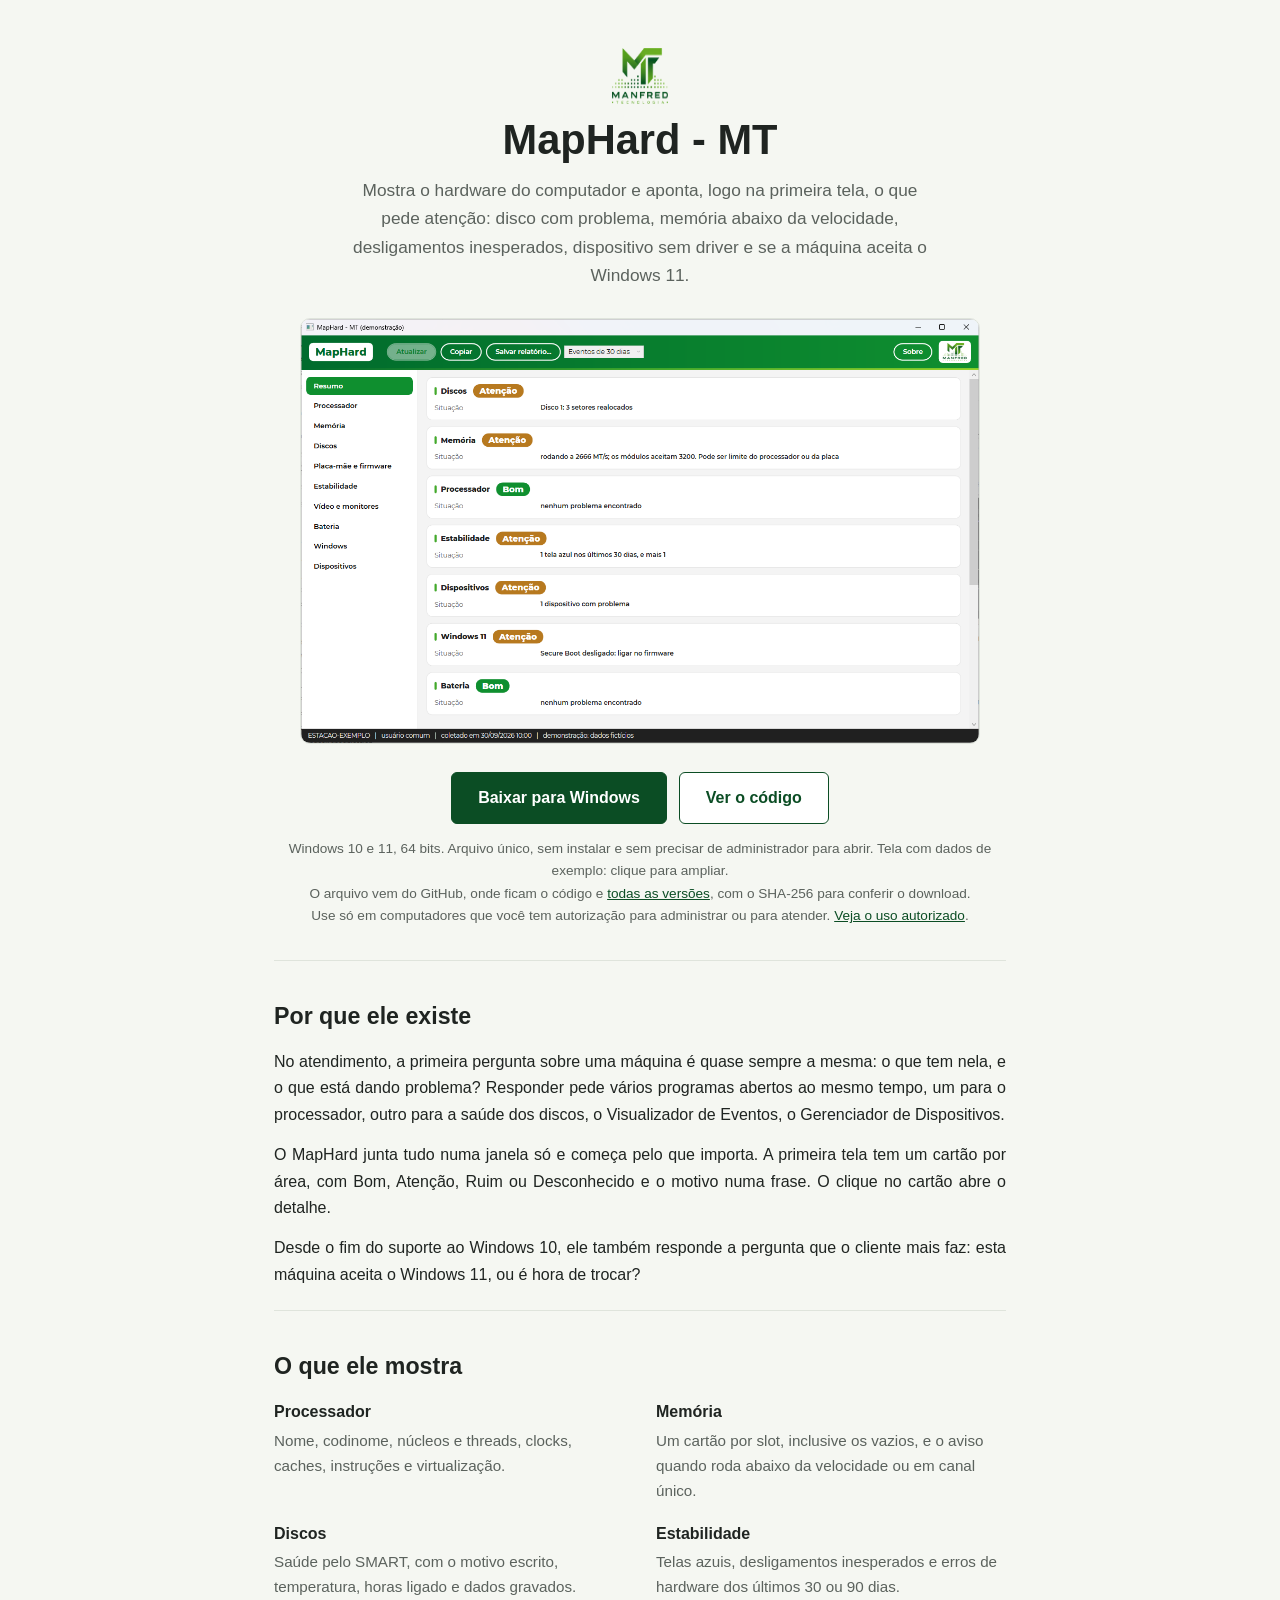
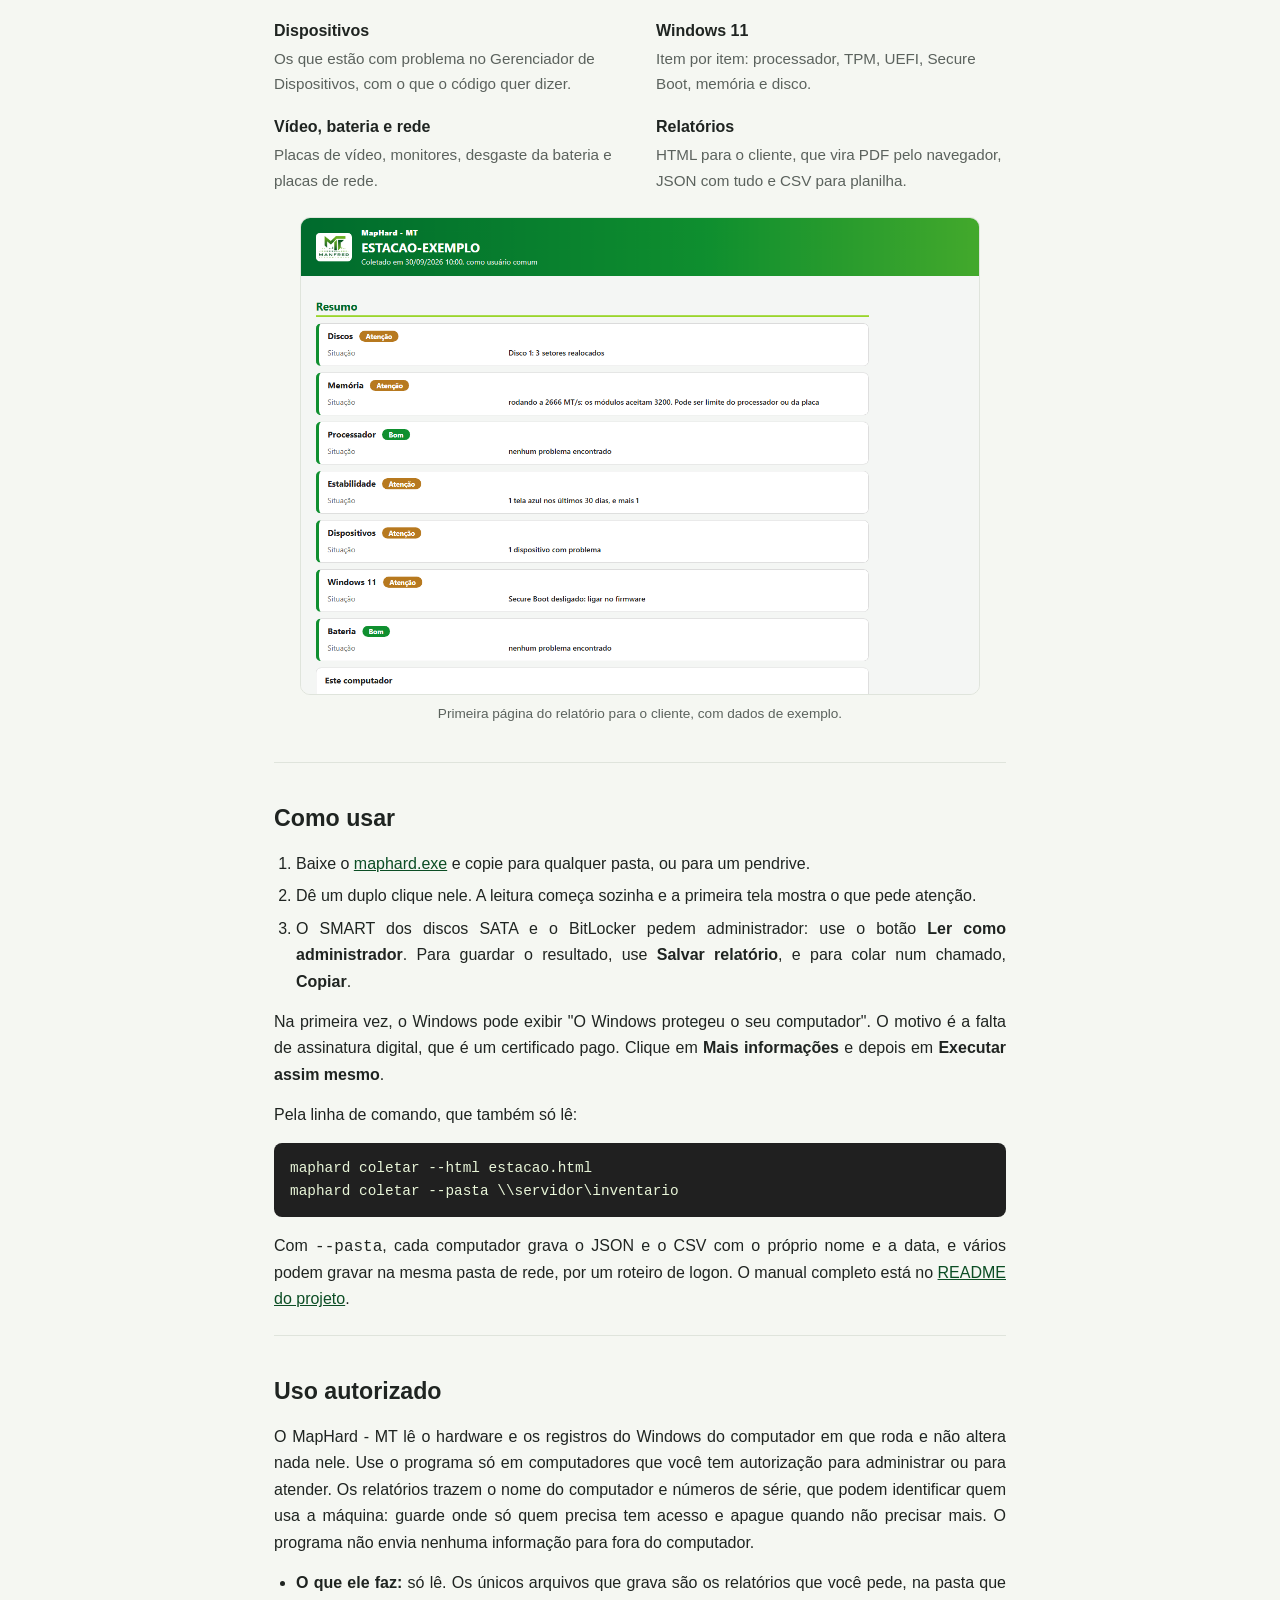
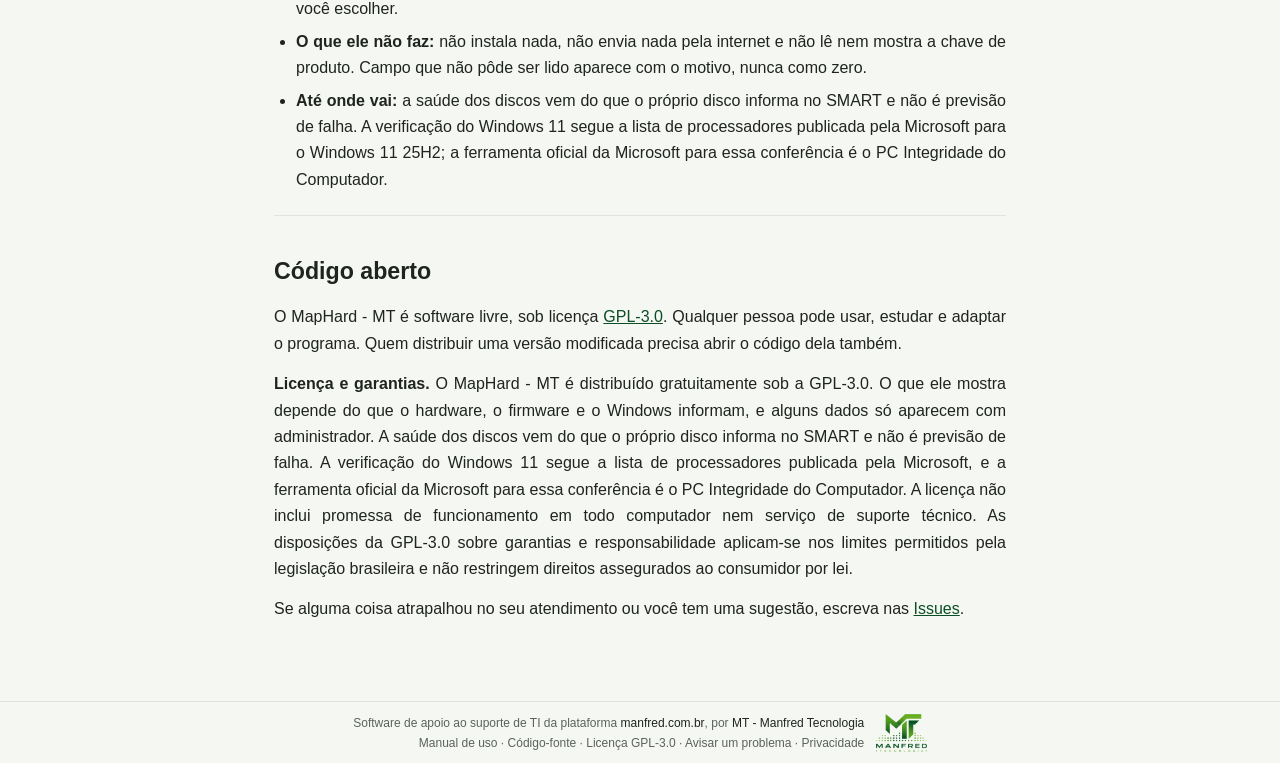
==== public/index.html @ a958d4d8 "Cria a pagina do MapHard e a verificacao juridica dela Tarefa 6 do plano da fatia 7. A pagina em pub" ====
<!DOCTYPE html>
<html lang="pt-BR">
<head>
<meta charset="utf-8">
<meta name="viewport" content="width=device-width, initial-scale=1">
<title>MapHard - MT - o hardware do computador e o que pede atenção</title>
<meta name="description" content="Programa para Windows que mostra o hardware do computador e aponta, na primeira tela, o que pede atenção: disco com problema, memória abaixo da velocidade, desligamentos inesperados, dispositivo sem driver e se a máquina aceita o Windows 11. Só lê, sem instalar. Software livre, da MT - Manfred Tecnologia.">
<link rel="icon" type="image/png" href="imagens/mt-logo.png">
<meta property="og:title" content="MapHard - MT - o hardware do computador e o que pede atenção">
<meta property="og:description" content="Mostra o hardware de estações Windows e o que pede atenção, com relatório para o cliente. Gratuito e de código aberto.">
<meta property="og:type" content="website">
<meta property="og:url" content="https://maphard.manfred.com.br/">
<meta property="og:image" content="https://maphard.manfred.com.br/imagens/janela.png">
<link rel="canonical" href="https://maphard.manfred.com.br/">
<link rel="stylesheet" href="css/site.css">
</head>
<body>

<main>

<header class="topo">
  <img class="topo__simbolo" src="imagens/mt-logo.png" alt="" width="74" height="56">
  <h1>MapHard - MT</h1>
  <p class="topo__frase">Mostra o hardware do computador e aponta, logo na primeira tela, o que pede atenção: disco com problema, memória abaixo da velocidade, desligamentos inesperados, dispositivo sem driver e se a máquina aceita o Windows 11.</p>
  <figure class="tela">
    <a href="imagens/janela.png" aria-label="Ampliar a tela do programa"><img src="imagens/janela.png" width="1280" height="800" alt="Janela do MapHard - MT com os cartões de saúde do Resumo, com dados de exemplo"></a>
  </figure>
  <div class="acoes">
    <a class="btn btn--primario" href="https://github.com/manfredjr/maphard/releases/latest/download/maphard.exe">Baixar para Windows</a>
    <a class="btn btn--secundario" href="https://github.com/manfredjr/maphard">Ver o código</a>
  </div>
  <p class="nota">Windows 10 e 11, 64 bits. Arquivo único, sem instalar e sem precisar de administrador para abrir. Tela com dados de exemplo: clique para ampliar.</p>
  <p class="nota">O arquivo vem do GitHub, onde ficam o código e <a href="https://github.com/manfredjr/maphard/releases">todas as versões</a>, com o SHA-256 para conferir o download.</p>
  <p class="nota">Use só em computadores que você tem autorização para administrar ou para atender. <a href="#uso-autorizado">Veja o uso autorizado</a>.</p>
</header>

<section>
  <h2>Por que ele existe</h2>
  <p>No atendimento, a primeira pergunta sobre uma máquina é quase sempre a mesma: o que tem nela, e o que está dando problema? Responder pede vários programas abertos ao mesmo tempo, um para o processador, outro para a saúde dos discos, o Visualizador de Eventos, o Gerenciador de Dispositivos.</p>
  <p>O MapHard junta tudo numa janela só e começa pelo que importa. A primeira tela tem um cartão por área, com Bom, Atenção, Ruim ou Desconhecido e o motivo numa frase. O clique no cartão abre o detalhe.</p>
  <p>Desde o fim do suporte ao Windows 10, ele também responde a pergunta que o cliente mais faz: esta máquina aceita o Windows 11, ou é hora de trocar?</p>
</section>

<section>
  <h2>O que ele mostra</h2>
  <div class="itens">
    <div><h3>Processador</h3><p>Nome, codinome, núcleos e threads, clocks, caches, instruções e virtualização.</p></div>
    <div><h3>Memória</h3><p>Um cartão por slot, inclusive os vazios, e o aviso quando roda abaixo da velocidade ou em canal único.</p></div>
    <div><h3>Discos</h3><p>Saúde pelo SMART, com o motivo escrito, temperatura, horas ligado e dados gravados.</p></div>
    <div><h3>Estabilidade</h3><p>Telas azuis, desligamentos inesperados e erros de hardware dos últimos 30 ou 90 dias.</p></div>
    <div><h3>Dispositivos</h3><p>Os que estão com problema no Gerenciador de Dispositivos, com o que o código quer dizer.</p></div>
    <div><h3>Windows 11</h3><p>Item por item: processador, TPM, UEFI, Secure Boot, memória e disco.</p></div>
    <div><h3>Vídeo, bateria e rede</h3><p>Placas de vídeo, monitores, desgaste da bateria e placas de rede.</p></div>
    <div><h3>Relatórios</h3><p>HTML para o cliente, que vira PDF pelo navegador, JSON com tudo e CSV para planilha.</p></div>
  </div>
  <figure class="tela">
    <a href="imagens/relatorio.png" aria-label="Ampliar o relatório"><img src="imagens/relatorio.png" width="1280" height="900" alt="Primeira página do relatório do MapHard, com os cartões de saúde, com dados de exemplo"></a>
    <figcaption>Primeira página do relatório para o cliente, com dados de exemplo.</figcaption>
  </figure>
</section>

<section>
  <h2>Como usar</h2>
  <ol>
    <li>Baixe o <a href="https://github.com/manfredjr/maphard/releases/latest/download/maphard.exe">maphard.exe</a> e copie para qualquer pasta, ou para um pendrive.</li>
    <li>Dê um duplo clique nele. A leitura começa sozinha e a primeira tela mostra o que pede atenção.</li>
    <li>O SMART dos discos SATA e o BitLocker pedem administrador: use o botão <strong>Ler como administrador</strong>. Para guardar o resultado, use <strong>Salvar relatório</strong>, e para colar num chamado, <strong>Copiar</strong>.</li>
  </ol>
  <p>Na primeira vez, o Windows pode exibir "O Windows protegeu o seu computador". O motivo é a falta de assinatura digital, que é um certificado pago. Clique em <strong>Mais informações</strong> e depois em <strong>Executar assim mesmo</strong>.</p>
  <p>Pela linha de comando, que também só lê:</p>
  <pre>maphard coletar --html estacao.html
maphard coletar --pasta \\servidor\inventario</pre>
  <p>Com <code>--pasta</code>, cada computador grava o JSON e o CSV com o próprio nome e a data, e vários podem gravar na mesma pasta de rede, por um roteiro de logon. O manual completo está no <a href="https://github.com/manfredjr/maphard#readme">README do projeto</a>.</p>
</section>

<section id="uso-autorizado">
  <h2>Uso autorizado</h2>
  <p>O MapHard - MT lê o hardware e os registros do Windows do computador em que roda e não altera nada nele. Use o programa só em computadores que você tem autorização para administrar ou para atender. Os relatórios trazem o nome do computador e números de série, que podem identificar quem usa a máquina: guarde onde só quem precisa tem acesso e apague quando não precisar mais. O programa não envia nenhuma informação para fora do computador.</p>
  <ul>
    <li><strong>O que ele faz:</strong> só lê. Os únicos arquivos que grava são os relatórios que você pede, na pasta que você escolher.</li>
    <li><strong>O que ele não faz:</strong> não instala nada, não envia nada pela internet e não lê nem mostra a chave de produto. Campo que não pôde ser lido aparece com o motivo, nunca como zero.</li>
    <li><strong>Até onde vai:</strong> a saúde dos discos vem do que o próprio disco informa no SMART e não é previsão de falha. A verificação do Windows 11 segue a lista de processadores publicada pela Microsoft para o Windows 11 25H2; a ferramenta oficial da Microsoft para essa conferência é o PC Integridade do Computador.</li>
  </ul>
</section>

<section>
  <h2>Código aberto</h2>
  <p>O MapHard - MT é software livre, sob licença <a href="https://github.com/manfredjr/maphard/blob/main/LICENSE">GPL-3.0</a>. Qualquer pessoa pode usar, estudar e adaptar o programa. Quem distribuir uma versão modificada precisa abrir o código dela também.</p>
  <p><strong>Licença e garantias.</strong> O MapHard - MT é distribuído gratuitamente sob a GPL-3.0. O que ele mostra depende do que o hardware, o firmware e o Windows informam, e alguns dados só aparecem com administrador. A saúde dos discos vem do que o próprio disco informa no SMART e não é previsão de falha. A verificação do Windows 11 segue a lista de processadores publicada pela Microsoft, e a ferramenta oficial da Microsoft para essa conferência é o PC Integridade do Computador. A licença não inclui promessa de funcionamento em todo computador nem serviço de suporte técnico. As disposições da GPL-3.0 sobre garantias e responsabilidade aplicam-se nos limites permitidos pela legislação brasileira e não restringem direitos assegurados ao consumidor por lei.</p>
  <p>Se alguma coisa atrapalhou no seu atendimento ou você tem uma sugestão, escreva nas <a href="https://github.com/manfredjr/maphard/issues">Issues</a>.</p>
</section>

</main>

<footer class="rodape">
  <div class="rodape__base">
    <div class="rodape__credito">
      <p>Software de apoio ao suporte de TI da plataforma <a href="https://www.manfred.com.br" target="_blank" rel="noopener"><strong>manfred.com.br</strong></a>, por <a href="https://www.manfred.com.br" target="_blank" rel="noopener"><strong>MT - Manfred Tecnologia</strong></a></p>
      <p>
        <a href="https://github.com/manfredjr/maphard#readme">Manual de uso</a> &middot;
        <a href="https://github.com/manfredjr/maphard">Código-fonte</a> &middot;
        <a href="https://github.com/manfredjr/maphard/blob/main/LICENSE">Licença GPL-3.0</a> &middot;
        <a href="https://github.com/manfredjr/maphard/issues">Avisar um problema</a> &middot;
        <a href="privacidade.html">Privacidade</a>
      </p>
    </div>
    <a class="rodape__selo" href="https://www.manfred.com.br" target="_blank" rel="noopener" aria-label="MT - Manfred Tecnologia">
      <img src="imagens/mt-logo.png" alt="MT - Manfred Tecnologia" width="85" height="64" loading="lazy">
    </a>
  </div>
</footer>

</body>
</html>
---- public/css/site.css ----
/* Estilo do site do MapHard - MT, copiado do MapDisk, no mesmo padrão dos outros produtos da MT (MapNet, MapDisk):
   coluna única e estreita, texto curto, superfícies planas. Sem script: a tela amplia por link. */
:root {
  --verde-escuro: #0b4d24;
  --verde: #0F8F2F;
  --verde-claro: #9AD52B;
  --fundo: #f5f7f2;
  --texto: #1f2421;
  --suave: #5b625d;
  --borda: #dfe4dc;
  --grafite: #202020;
  --branco: #ffffff;
}
*, *::before, *::after { box-sizing: border-box; margin: 0; padding: 0; }
body {
  font-family: -apple-system, BlinkMacSystemFont, "Segoe UI", Roboto, Arial, sans-serif;
  font-size: 16px; line-height: 1.65; color: var(--texto); background: var(--fundo);
  display: flex; flex-direction: column; min-height: 100vh;
}
main { flex: 1; width: 100%; max-width: 780px; margin: 0 auto; padding: 0 24px 56px; }
img { max-width: 100%; display: block; height: auto; }
a { color: var(--verde-escuro); }

/* Topo */
.topo { text-align: center; padding: 48px 0 32px; border-bottom: 1px solid var(--borda); }
.topo__simbolo { width: 56px; height: 56px; margin: 0 auto 12px; }
.topo h1 { font-size: 2.6rem; font-weight: 800; line-height: 1.15; margin-bottom: 12px; }
.topo__frase { color: var(--suave); font-size: 1.08rem; max-width: 34em; margin: 0 auto 28px; }
.tela { margin: 0 auto 28px; max-width: 680px; }
.tela a { display: block; cursor: zoom-in; }
.tela img { width: 100%; border-radius: 10px; border: 1px solid var(--borda); }
.tela figcaption { font-size: 0.85rem; color: var(--suave); margin-top: 8px; text-align: center; }
.acoes { display: flex; justify-content: center; flex-wrap: wrap; gap: 12px; margin-bottom: 14px; }
.btn { display: inline-block; padding: 12px 26px; border-radius: 6px; font-weight: 600; text-decoration: none; border: 1px solid var(--verde-escuro); }
.btn--primario { background: var(--verde-escuro); color: var(--branco); }
.btn--primario:hover { background: var(--verde); border-color: var(--verde); }
.btn--secundario { color: var(--verde-escuro); background: var(--branco); }
.btn--secundario:hover { background: var(--fundo); }
.nota { font-size: 0.85rem; color: var(--suave); }

/* Seções */
section { padding: 36px 0 8px; border-bottom: 1px solid var(--borda); }
section:last-of-type { border-bottom: 0; }
h2 { font-size: 1.45rem; font-weight: 700; margin-bottom: 14px; }
section p { margin-bottom: 14px; }
/* Texto corrido justificado, com hifenização pelo idioma da página (lang="pt-BR").
   O topo e o rodapé continuam centralizados. */
section p, section li { text-align: justify; hyphens: auto; -webkit-hyphens: auto; }
section .tela figcaption { text-align: center; }
.itens { display: grid; grid-template-columns: repeat(2, 1fr); gap: 18px 32px; margin-bottom: 24px; }
@media (max-width: 640px) { .itens { grid-template-columns: 1fr; } .topo h1 { font-size: 2.1rem; } }
.itens h3 { font-size: 1rem; font-weight: 700; margin-bottom: 2px; }
.itens p { color: var(--suave); font-size: 0.95rem; margin: 0; text-align: left; }
ol, ul { padding-left: 22px; margin-bottom: 14px; }
li { margin-bottom: 6px; }
pre { background: var(--grafite); color: #e8f5d8; border-radius: 8px; padding: 14px 16px; overflow-x: auto; margin-bottom: 16px; font: 0.9rem/1.6 Consolas, "Courier New", monospace; }

/* Rodapé: fundo da página, linha fina em cima, letra pequena na cor apagada e o logo da MT ao lado */
.rodape { border-top: 1px solid var(--borda); color: var(--suave); }
.rodape a { color: var(--suave); text-decoration: none; }
.rodape a:hover { text-decoration: underline; }
.rodape__base { padding: 12px 16px; font-size: 0.75rem; display: flex; align-items: center; justify-content: center; gap: 12px; flex-wrap: wrap; max-width: 780px; margin: 0 auto; }
.rodape__credito { text-align: right; line-height: 1.5; }
.rodape__credito p + p { margin-top: 2px; }
.rodape__credito strong { color: var(--texto); font-weight: 500; }
/* O logo tem a altura das duas linhas do crédito: 2 x 1.5em mais 2px entre elas. */
.rodape__selo { display: flex; align-items: center; }
.rodape__selo img { height: calc(3em + 2px); width: auto; }
@media (max-width: 600px) { .rodape__credito { text-align: center; } .rodape__selo { order: -1; } }
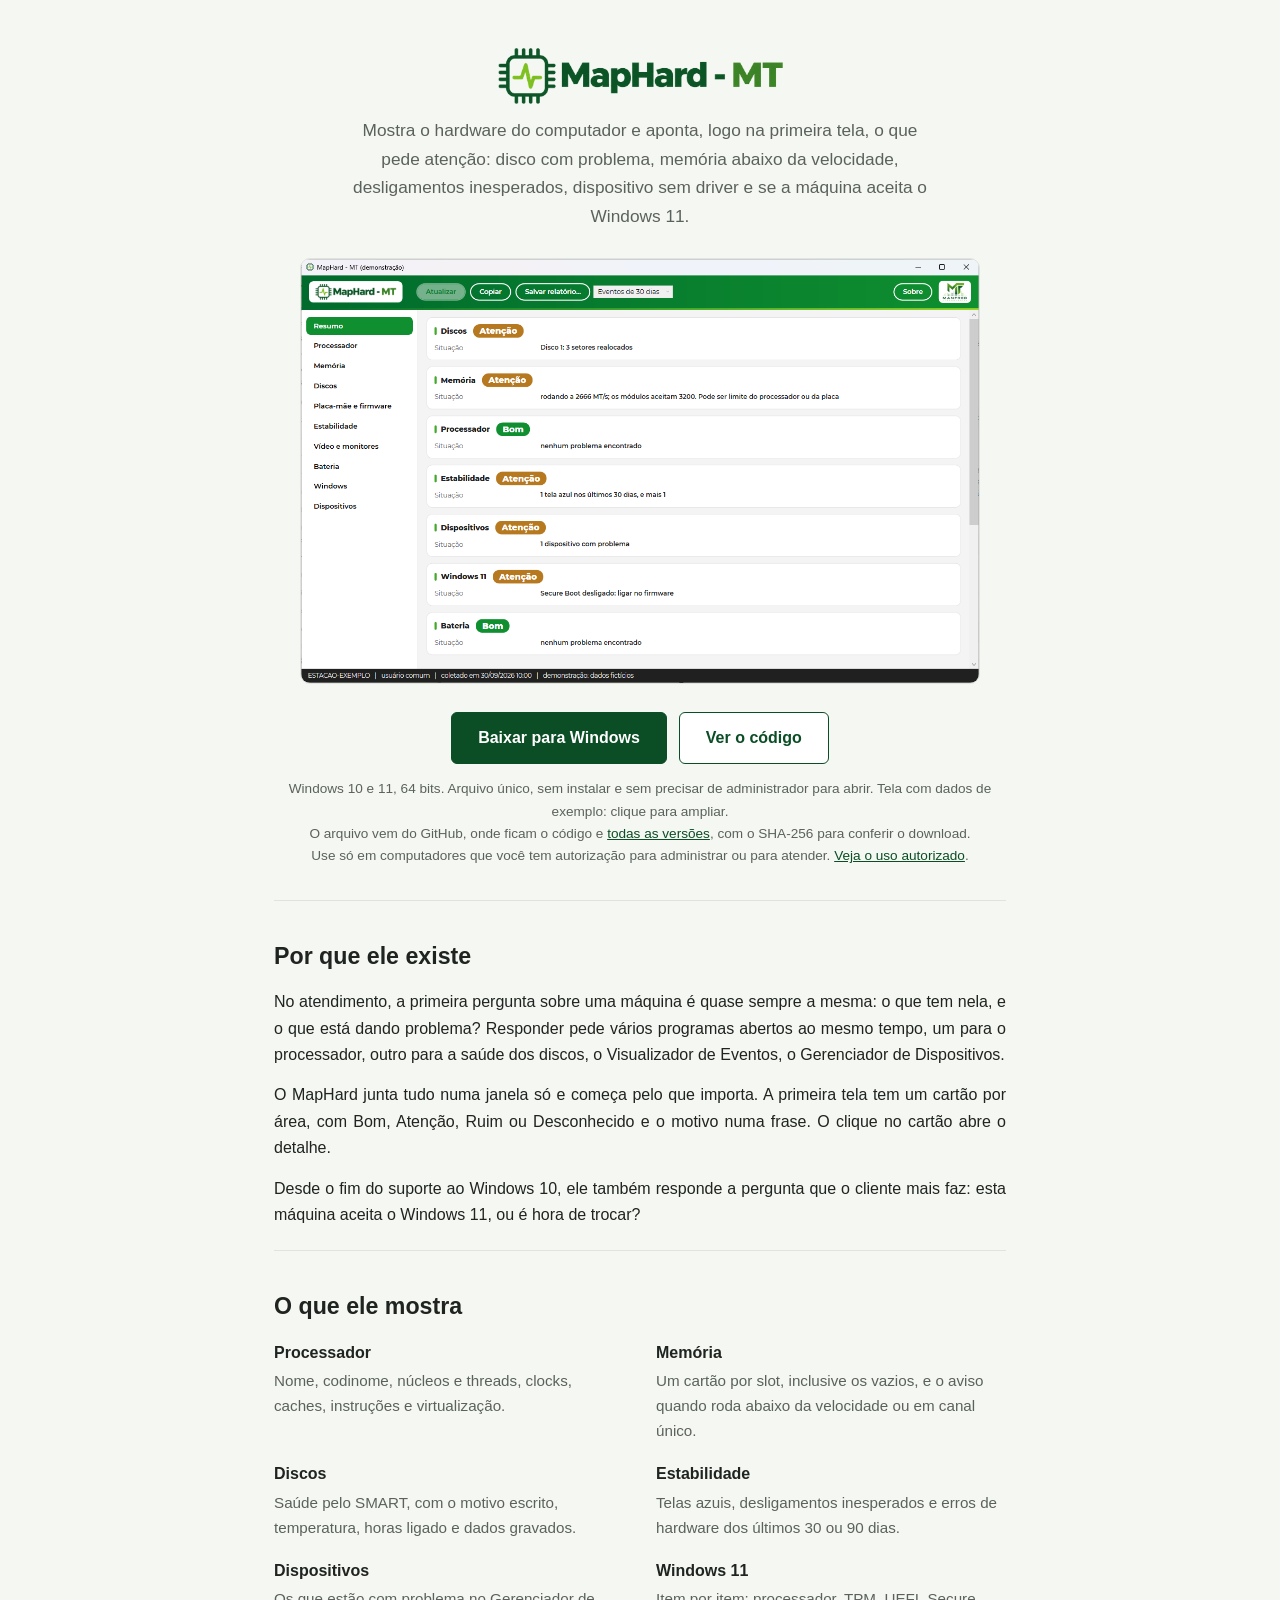
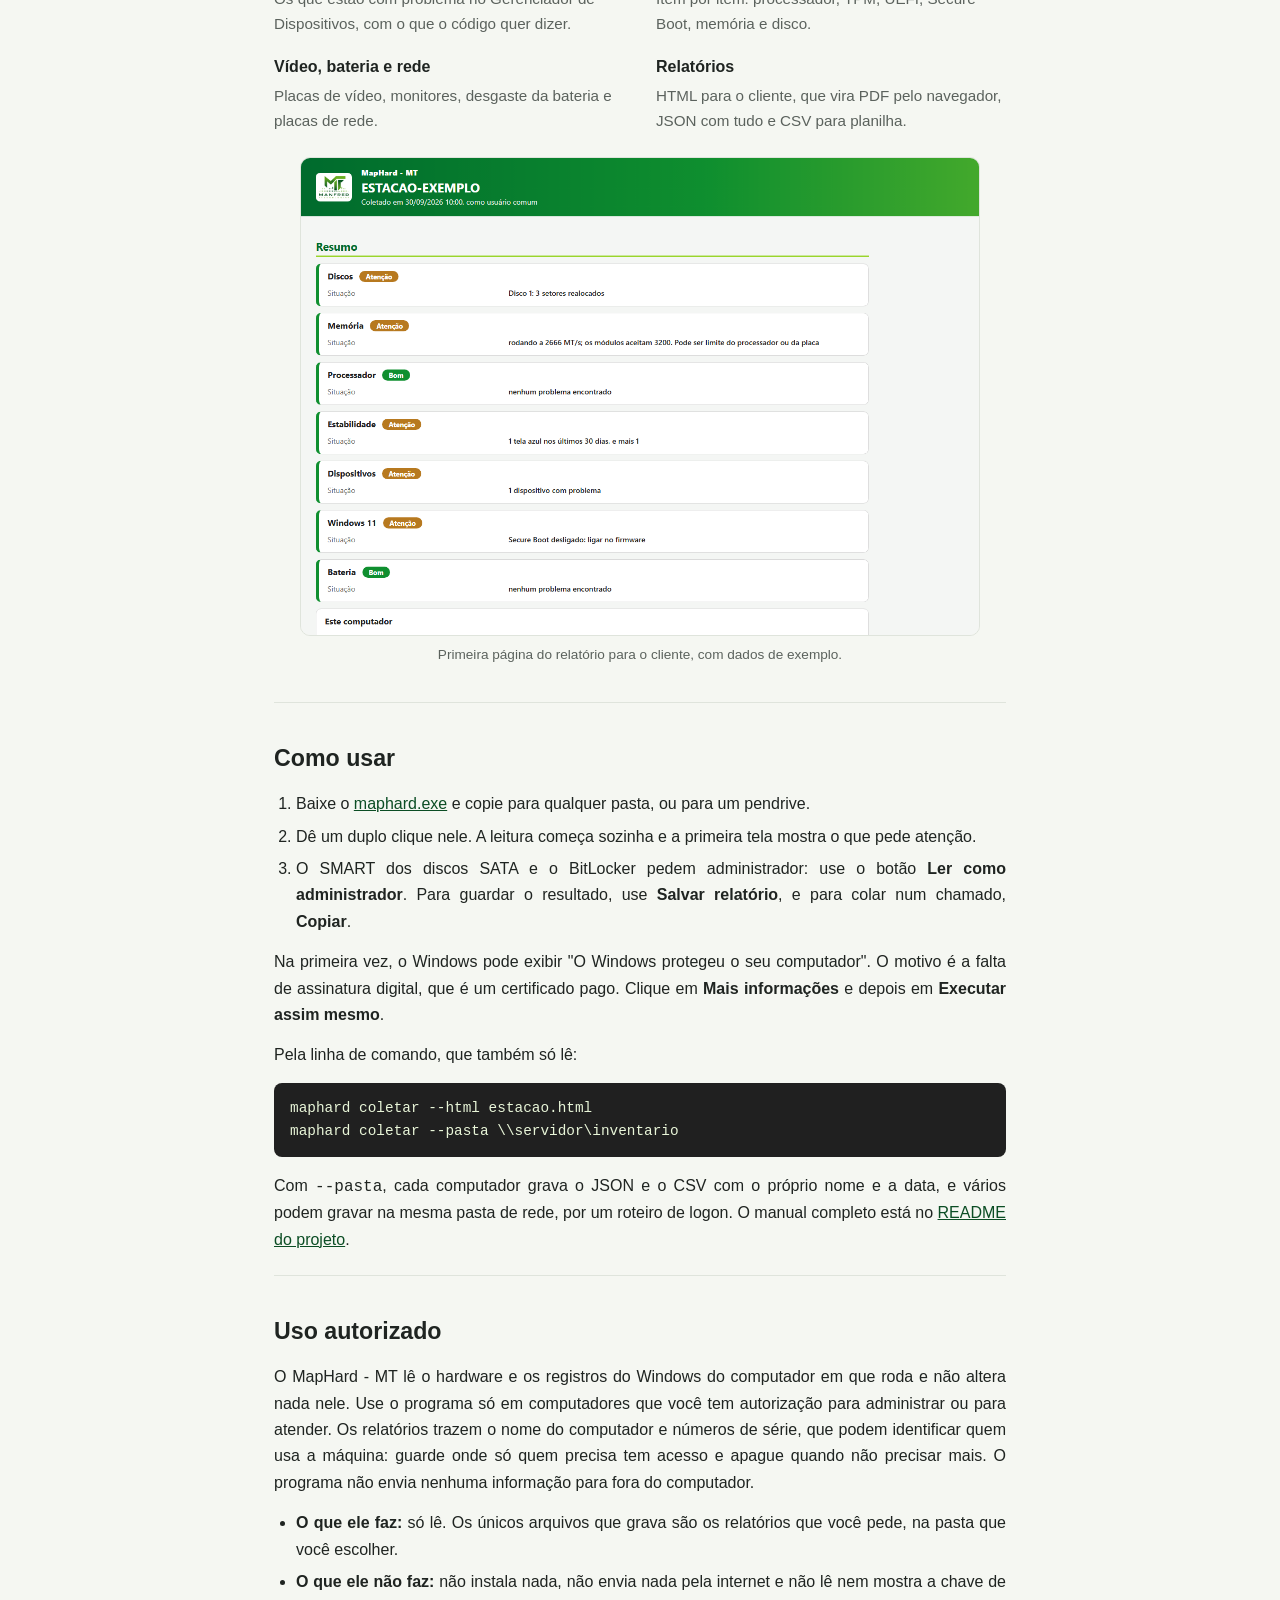
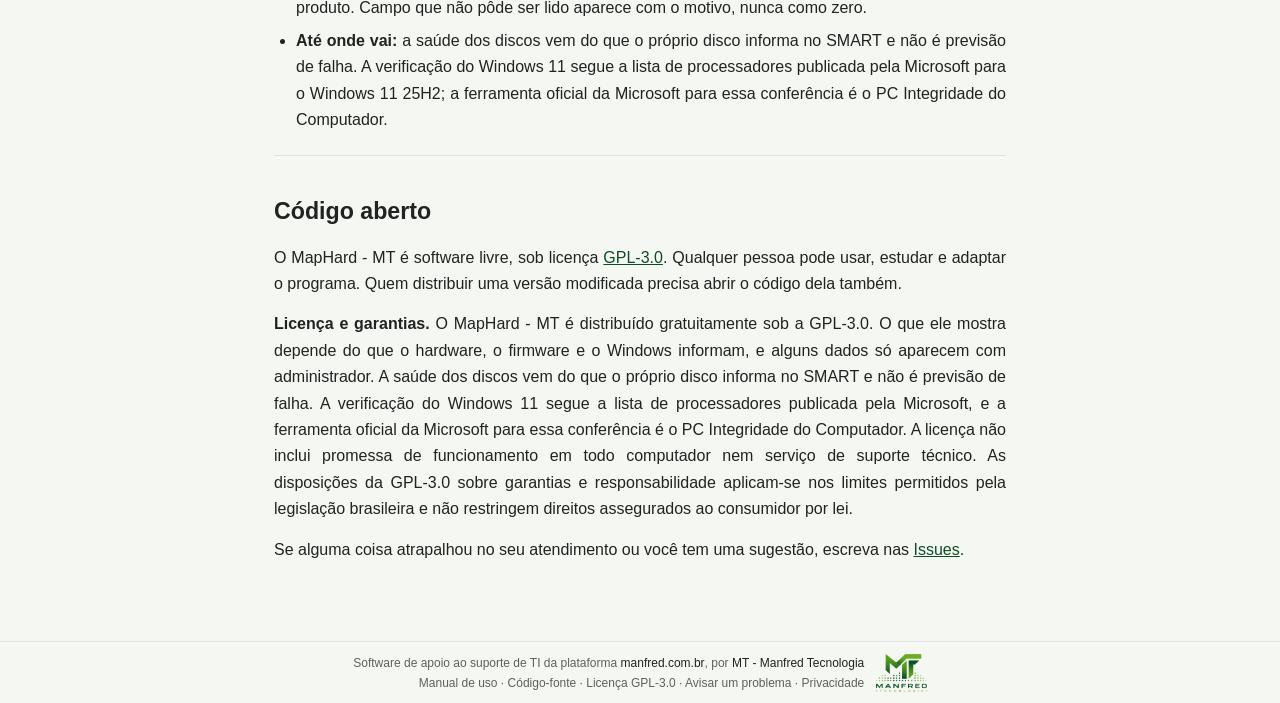
==== commit f59660dd: "Usa o logo do MapHard no programa e na pagina O Manfred entregou o logo do MapHard. O simbolo do chi" ====
--- a/public/index.html
+++ b/public/index.html
@@ -5,7 +5,7 @@
 <meta name="viewport" content="width=device-width, initial-scale=1">
 <title>MapHard - MT - o hardware do computador e o que pede atenção</title>
 <meta name="description" content="Programa para Windows que mostra o hardware do computador e aponta, na primeira tela, o que pede atenção: disco com problema, memória abaixo da velocidade, desligamentos inesperados, dispositivo sem driver e se a máquina aceita o Windows 11. Só lê, sem instalar. Software livre, da MT - Manfred Tecnologia.">
-<link rel="icon" type="image/png" href="imagens/mt-logo.png">
+<link rel="icon" type="image/png" href="imagens/maphard-simbolo.png">
 <meta property="og:title" content="MapHard - MT - o hardware do computador e o que pede atenção">
 <meta property="og:description" content="Mostra o hardware de estações Windows e o que pede atenção, com relatório para o cliente. Gratuito e de código aberto.">
 <meta property="og:type" content="website">
@@ -19,8 +19,7 @@
 <main>
 
 <header class="topo">
-  <img class="topo__simbolo" src="imagens/mt-logo.png" alt="" width="74" height="56">
-  <h1>MapHard - MT</h1>
+  <h1><img class="topo__logo" src="imagens/maphard-logo.png" alt="MapHard - MT" width="285" height="56"></h1>
   <p class="topo__frase">Mostra o hardware do computador e aponta, logo na primeira tela, o que pede atenção: disco com problema, memória abaixo da velocidade, desligamentos inesperados, dispositivo sem driver e se a máquina aceita o Windows 11.</p>
   <figure class="tela">
     <a href="imagens/janela.png" aria-label="Ampliar a tela do programa"><img src="imagens/janela.png" width="1280" height="800" alt="Janela do MapHard - MT com os cartões de saúde do Resumo, com dados de exemplo"></a>
--- a/public/css/site.css
+++ b/public/css/site.css
@@ -24,6 +24,7 @@
 /* Topo */
 .topo { text-align: center; padding: 48px 0 32px; border-bottom: 1px solid var(--borda); }
 .topo__simbolo { width: 56px; height: 56px; margin: 0 auto 12px; }
+.topo__logo { display: block; width: 285px; max-width: 100%; height: auto; margin: 0 auto 12px; }
 .topo h1 { font-size: 2.6rem; font-weight: 800; line-height: 1.15; margin-bottom: 12px; }
 .topo__frase { color: var(--suave); font-size: 1.08rem; max-width: 34em; margin: 0 auto 28px; }
 .tela { margin: 0 auto 28px; max-width: 680px; }
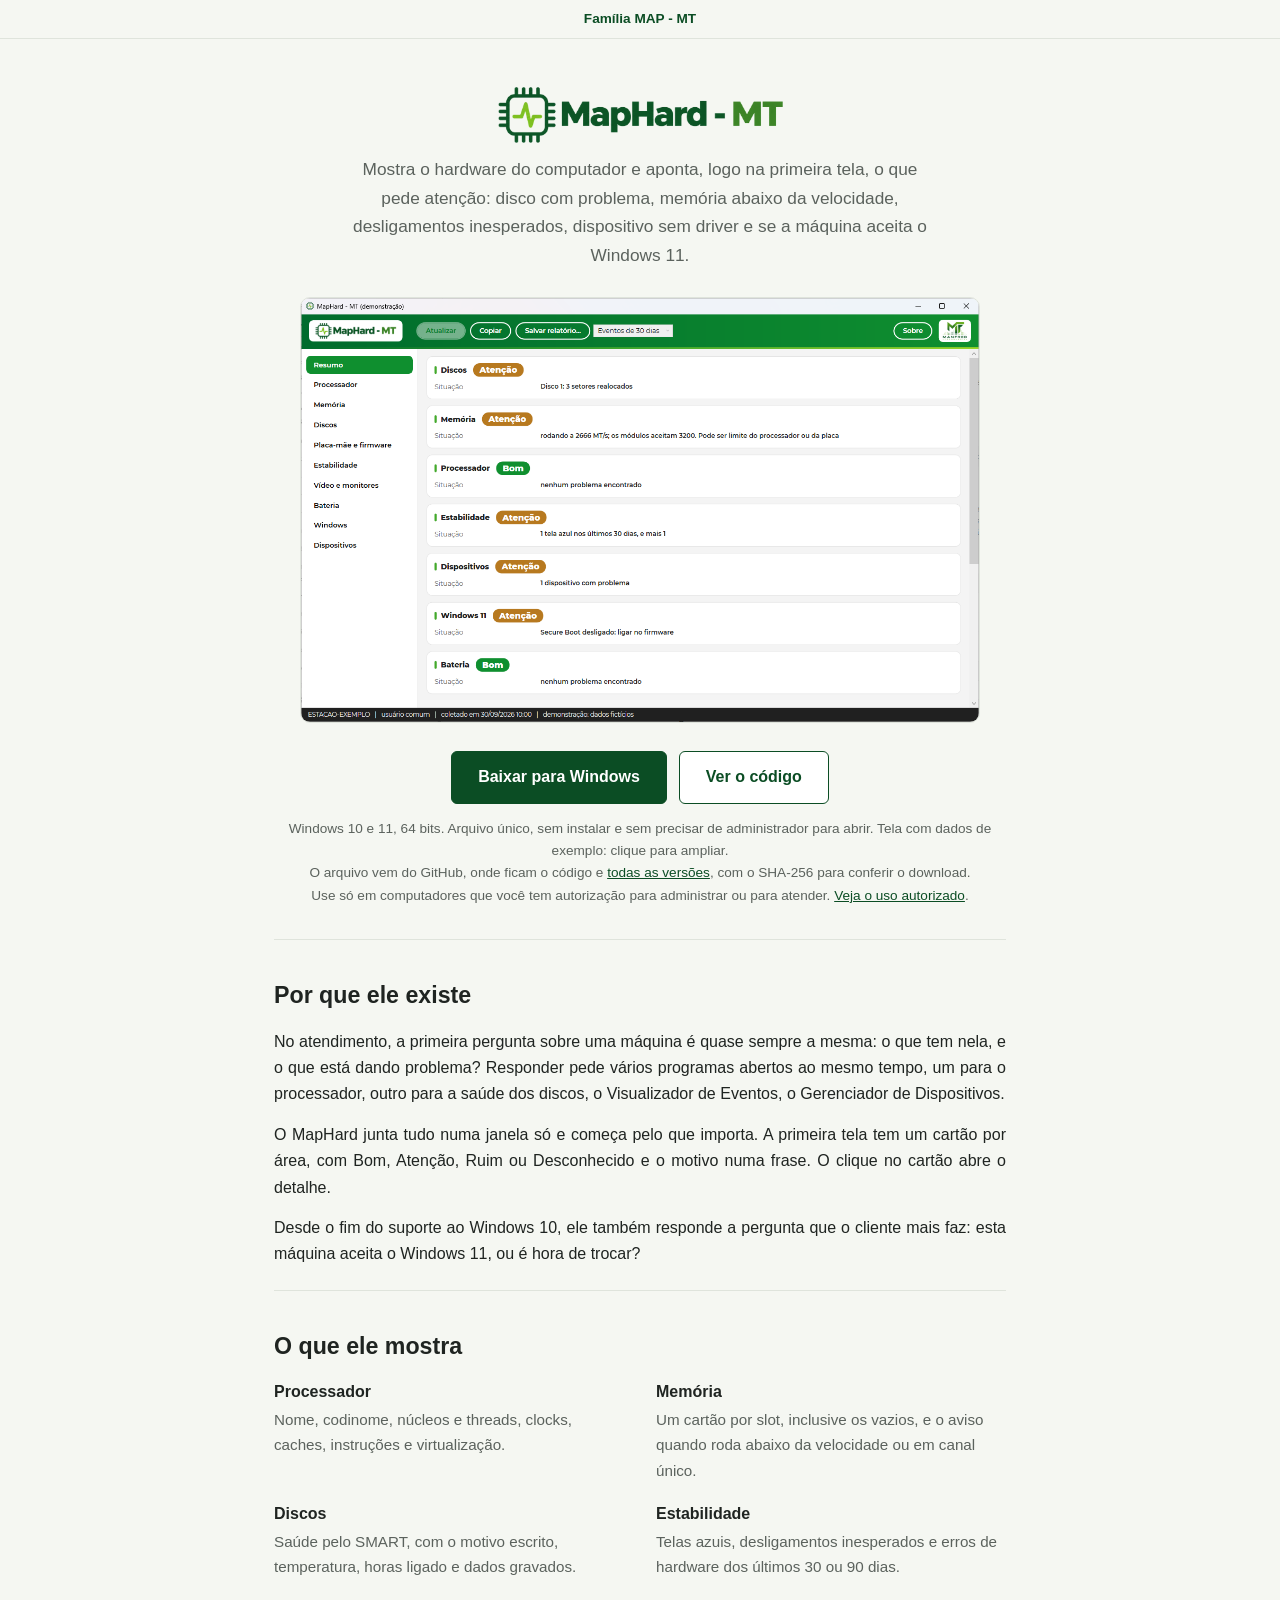
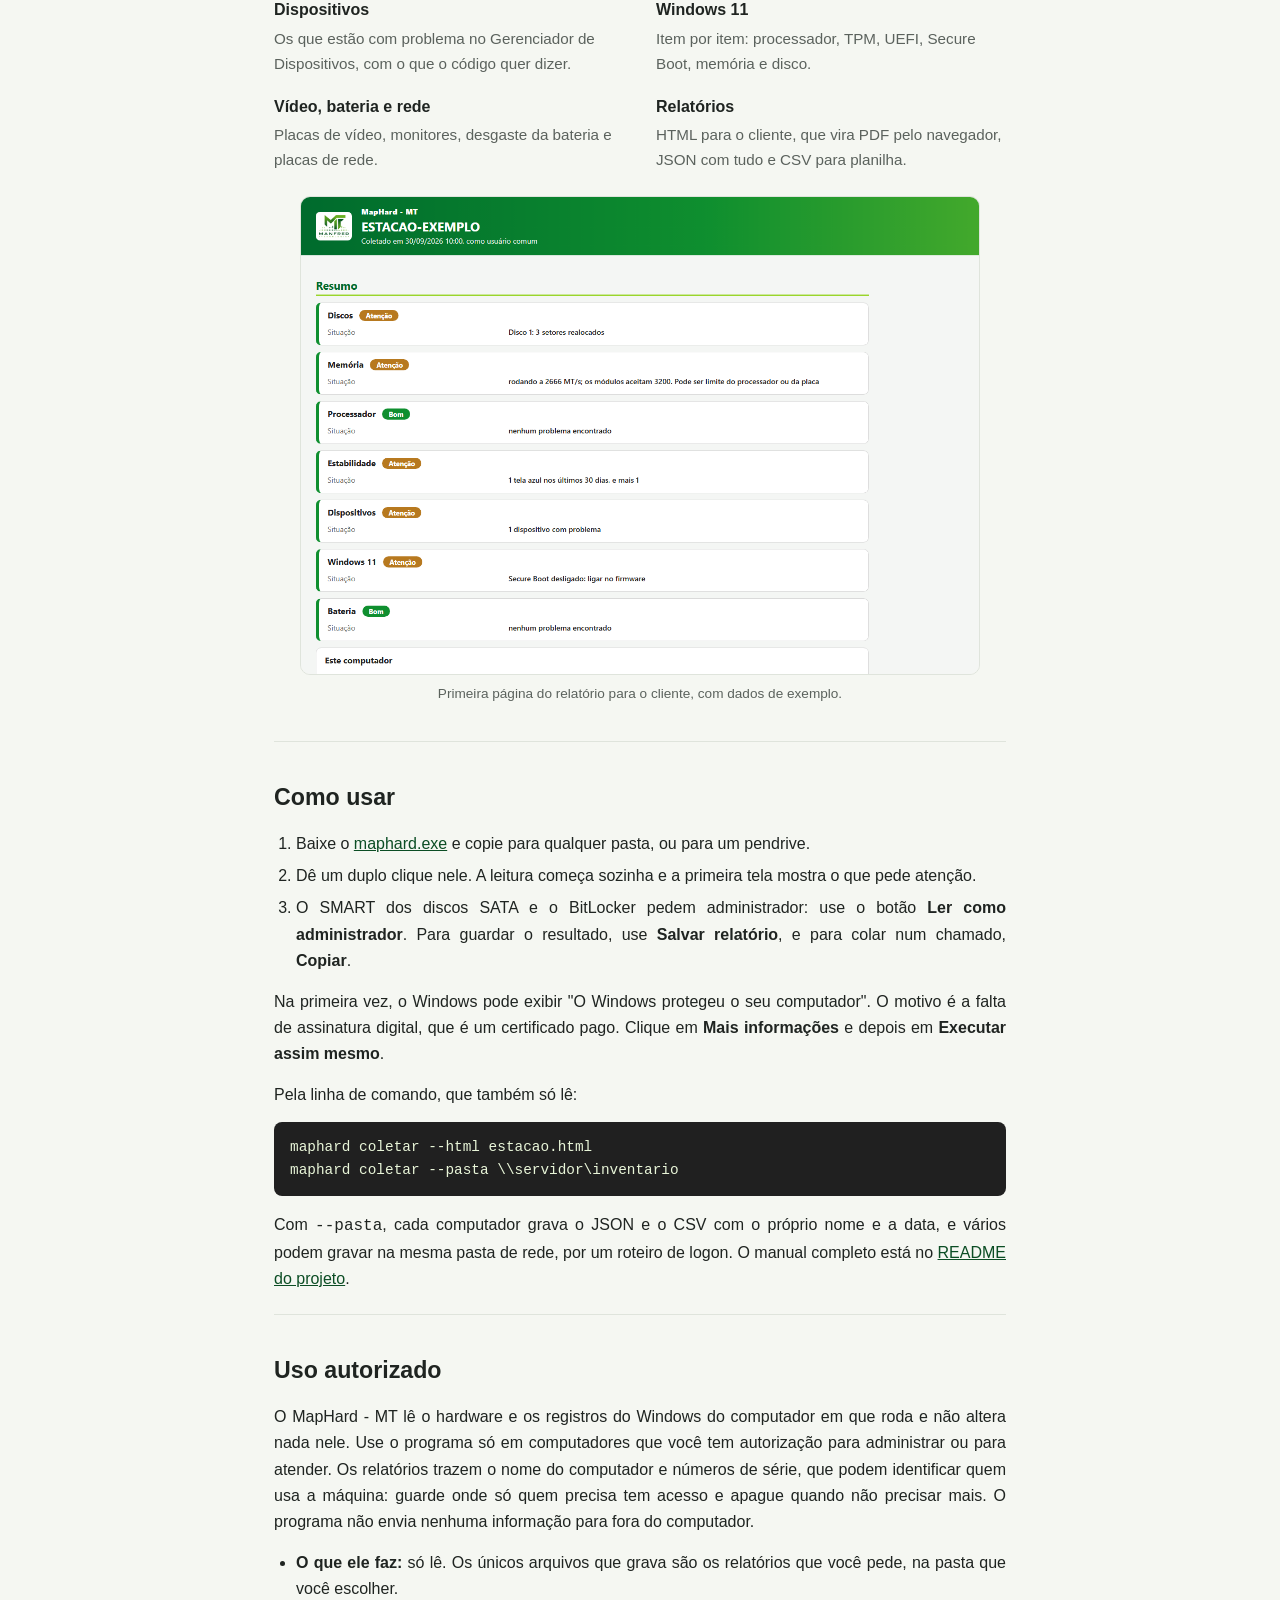
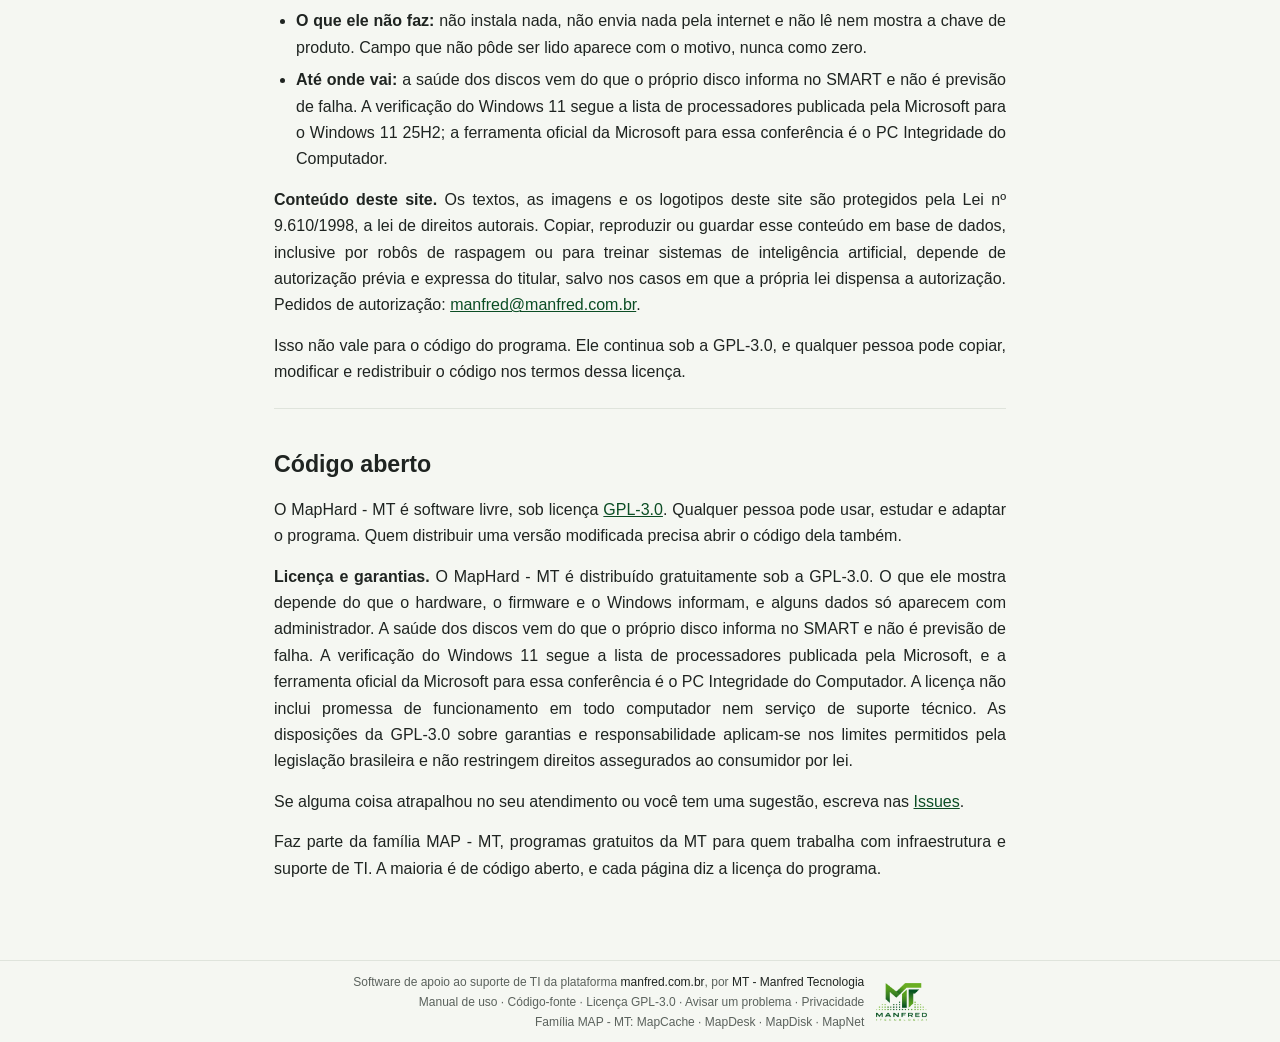
==== commit 8f3bf8a1: "Ajusta a pagina ao padrao da familia MAP O Manfred pediu um padrao unico nas paginas dos programas d" ====
--- a/public/index.html
+++ b/public/index.html
@@ -15,6 +15,8 @@
 <link rel="stylesheet" href="css/site.css">
 </head>
 <body>
+
+<p class="familia"><a href="https://manfred.com.br/produtos#familia-map">Família MAP - MT</a></p>
 
 <main>
 
@@ -80,6 +82,8 @@
     <li><strong>O que ele não faz:</strong> não instala nada, não envia nada pela internet e não lê nem mostra a chave de produto. Campo que não pôde ser lido aparece com o motivo, nunca como zero.</li>
     <li><strong>Até onde vai:</strong> a saúde dos discos vem do que o próprio disco informa no SMART e não é previsão de falha. A verificação do Windows 11 segue a lista de processadores publicada pela Microsoft para o Windows 11 25H2; a ferramenta oficial da Microsoft para essa conferência é o PC Integridade do Computador.</li>
   </ul>
+  <p><strong>Conteúdo deste site.</strong> Os textos, as imagens e os logotipos deste site são protegidos pela Lei nº 9.610/1998, a lei de direitos autorais. Copiar, reproduzir ou guardar esse conteúdo em base de dados, inclusive por robôs de raspagem ou para treinar sistemas de inteligência artificial, depende de autorização prévia e expressa do titular, salvo nos casos em que a própria lei dispensa a autorização. Pedidos de autorização: <a href="mailto:manfred@manfred.com.br">manfred@manfred.com.br</a>.</p>
+  <p>Isso não vale para o código do programa. Ele continua sob a GPL-3.0, e qualquer pessoa pode copiar, modificar e redistribuir o código nos termos dessa licença.</p>
 </section>
 
 <section>
@@ -87,6 +91,7 @@
   <p>O MapHard - MT é software livre, sob licença <a href="https://github.com/manfredjr/maphard/blob/main/LICENSE">GPL-3.0</a>. Qualquer pessoa pode usar, estudar e adaptar o programa. Quem distribuir uma versão modificada precisa abrir o código dela também.</p>
   <p><strong>Licença e garantias.</strong> O MapHard - MT é distribuído gratuitamente sob a GPL-3.0. O que ele mostra depende do que o hardware, o firmware e o Windows informam, e alguns dados só aparecem com administrador. A saúde dos discos vem do que o próprio disco informa no SMART e não é previsão de falha. A verificação do Windows 11 segue a lista de processadores publicada pela Microsoft, e a ferramenta oficial da Microsoft para essa conferência é o PC Integridade do Computador. A licença não inclui promessa de funcionamento em todo computador nem serviço de suporte técnico. As disposições da GPL-3.0 sobre garantias e responsabilidade aplicam-se nos limites permitidos pela legislação brasileira e não restringem direitos assegurados ao consumidor por lei.</p>
   <p>Se alguma coisa atrapalhou no seu atendimento ou você tem uma sugestão, escreva nas <a href="https://github.com/manfredjr/maphard/issues">Issues</a>.</p>
+  <p>Faz parte da família MAP - MT, programas gratuitos da MT para quem trabalha com infraestrutura e suporte de TI. A maioria é de código aberto, e cada página diz a licença do programa.</p>
 </section>
 
 </main>
@@ -102,6 +107,13 @@
         <a href="https://github.com/manfredjr/maphard/issues">Avisar um problema</a> &middot;
         <a href="privacidade.html">Privacidade</a>
       </p>
+      <p>
+        <a href="https://manfred.com.br/produtos#familia-map">Família MAP - MT</a>:
+        <a href="https://mapcache.manfred.com.br">MapCache</a> &middot;
+        <a href="https://mapdesk.manfred.com.br">MapDesk</a> &middot;
+        <a href="https://mapdisk.manfred.com.br">MapDisk</a> &middot;
+        <a href="https://mapnet.manfred.com.br">MapNet</a>
+      </p>
     </div>
     <a class="rodape__selo" href="https://www.manfred.com.br" target="_blank" rel="noopener" aria-label="MT - Manfred Tecnologia">
       <img src="imagens/mt-logo.png" alt="MT - Manfred Tecnologia" width="85" height="64" loading="lazy">
--- a/public/css/site.css
+++ b/public/css/site.css
@@ -22,6 +22,9 @@
 a { color: var(--verde-escuro); }
 
 /* Topo */
+.familia { text-align: center; padding: 8px 16px; font-size: 0.85rem; font-weight: 600; border-bottom: 1px solid var(--borda); }
+.familia a { color: var(--verde-escuro); text-decoration: none; }
+.familia a:hover { text-decoration: underline; }
 .topo { text-align: center; padding: 48px 0 32px; border-bottom: 1px solid var(--borda); }
 .topo__simbolo { width: 56px; height: 56px; margin: 0 auto 12px; }
 .topo__logo { display: block; width: 285px; max-width: 100%; height: auto; margin: 0 auto 12px; }
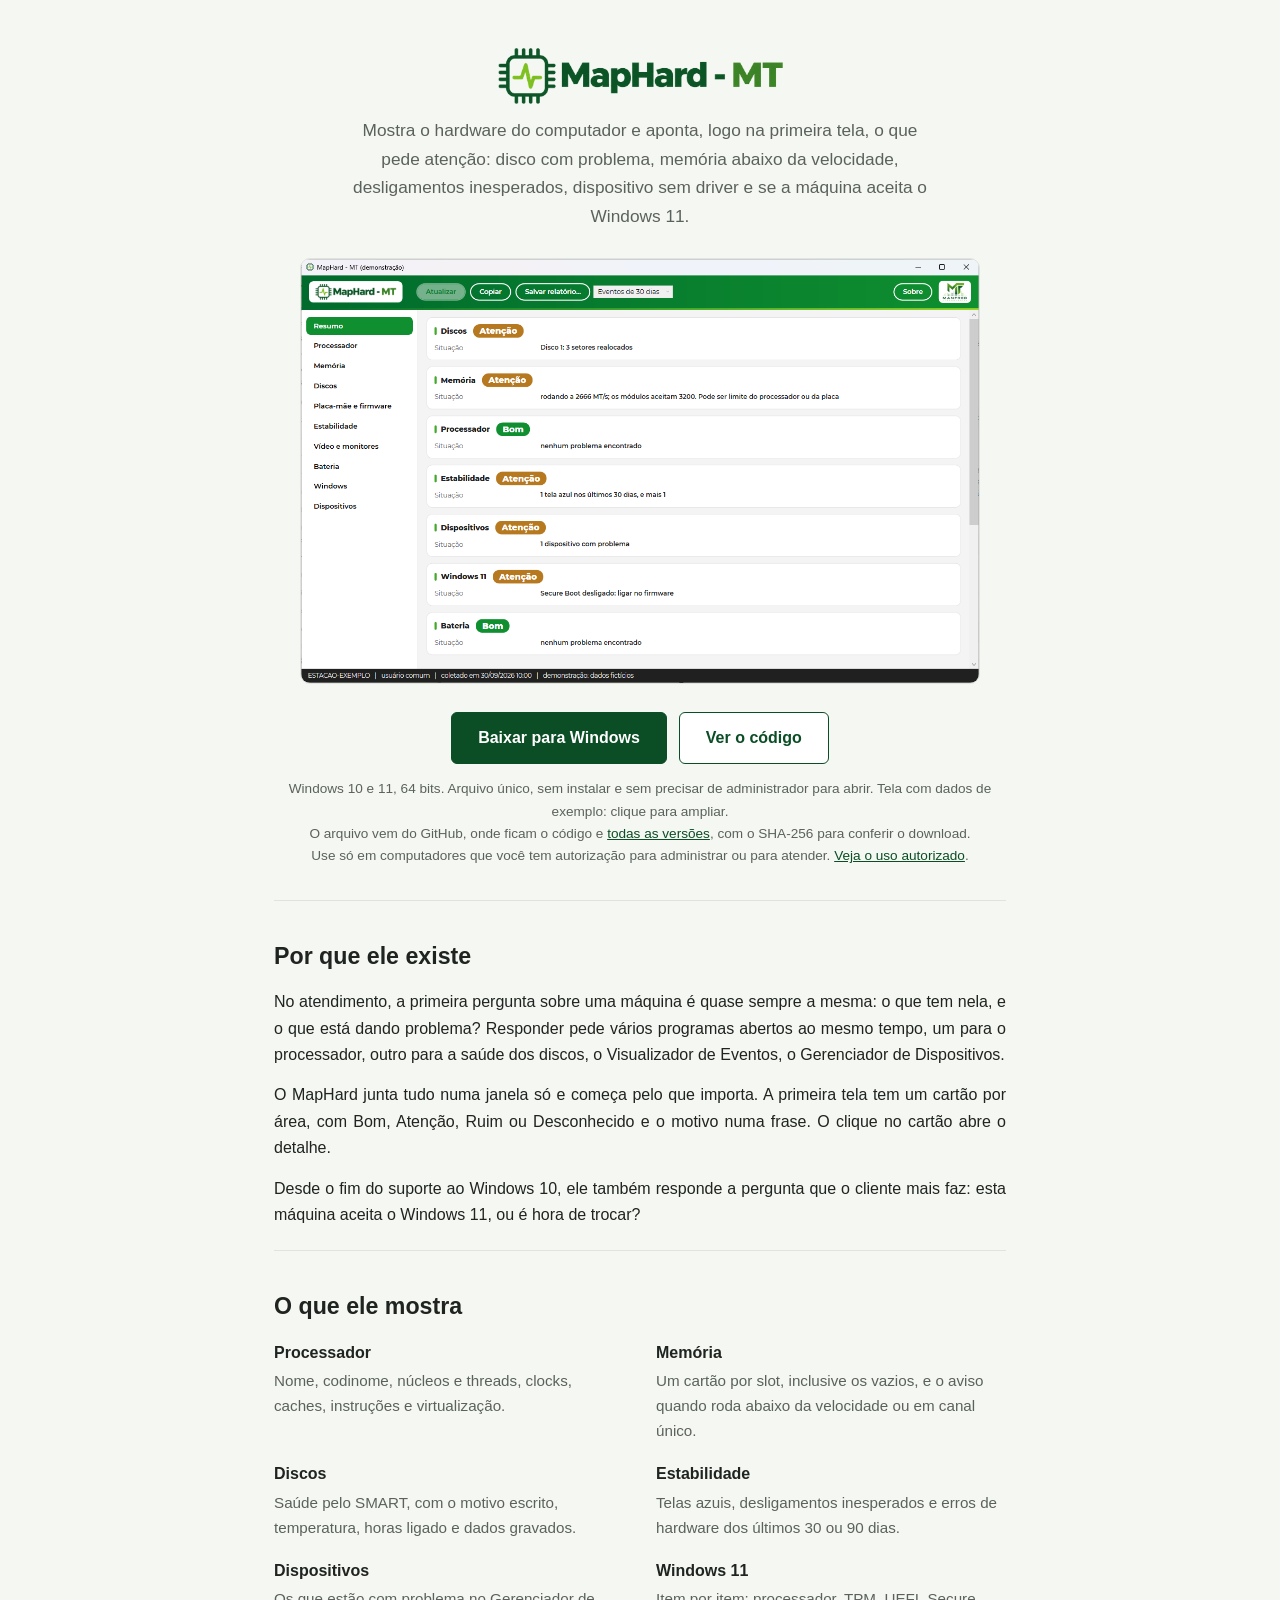
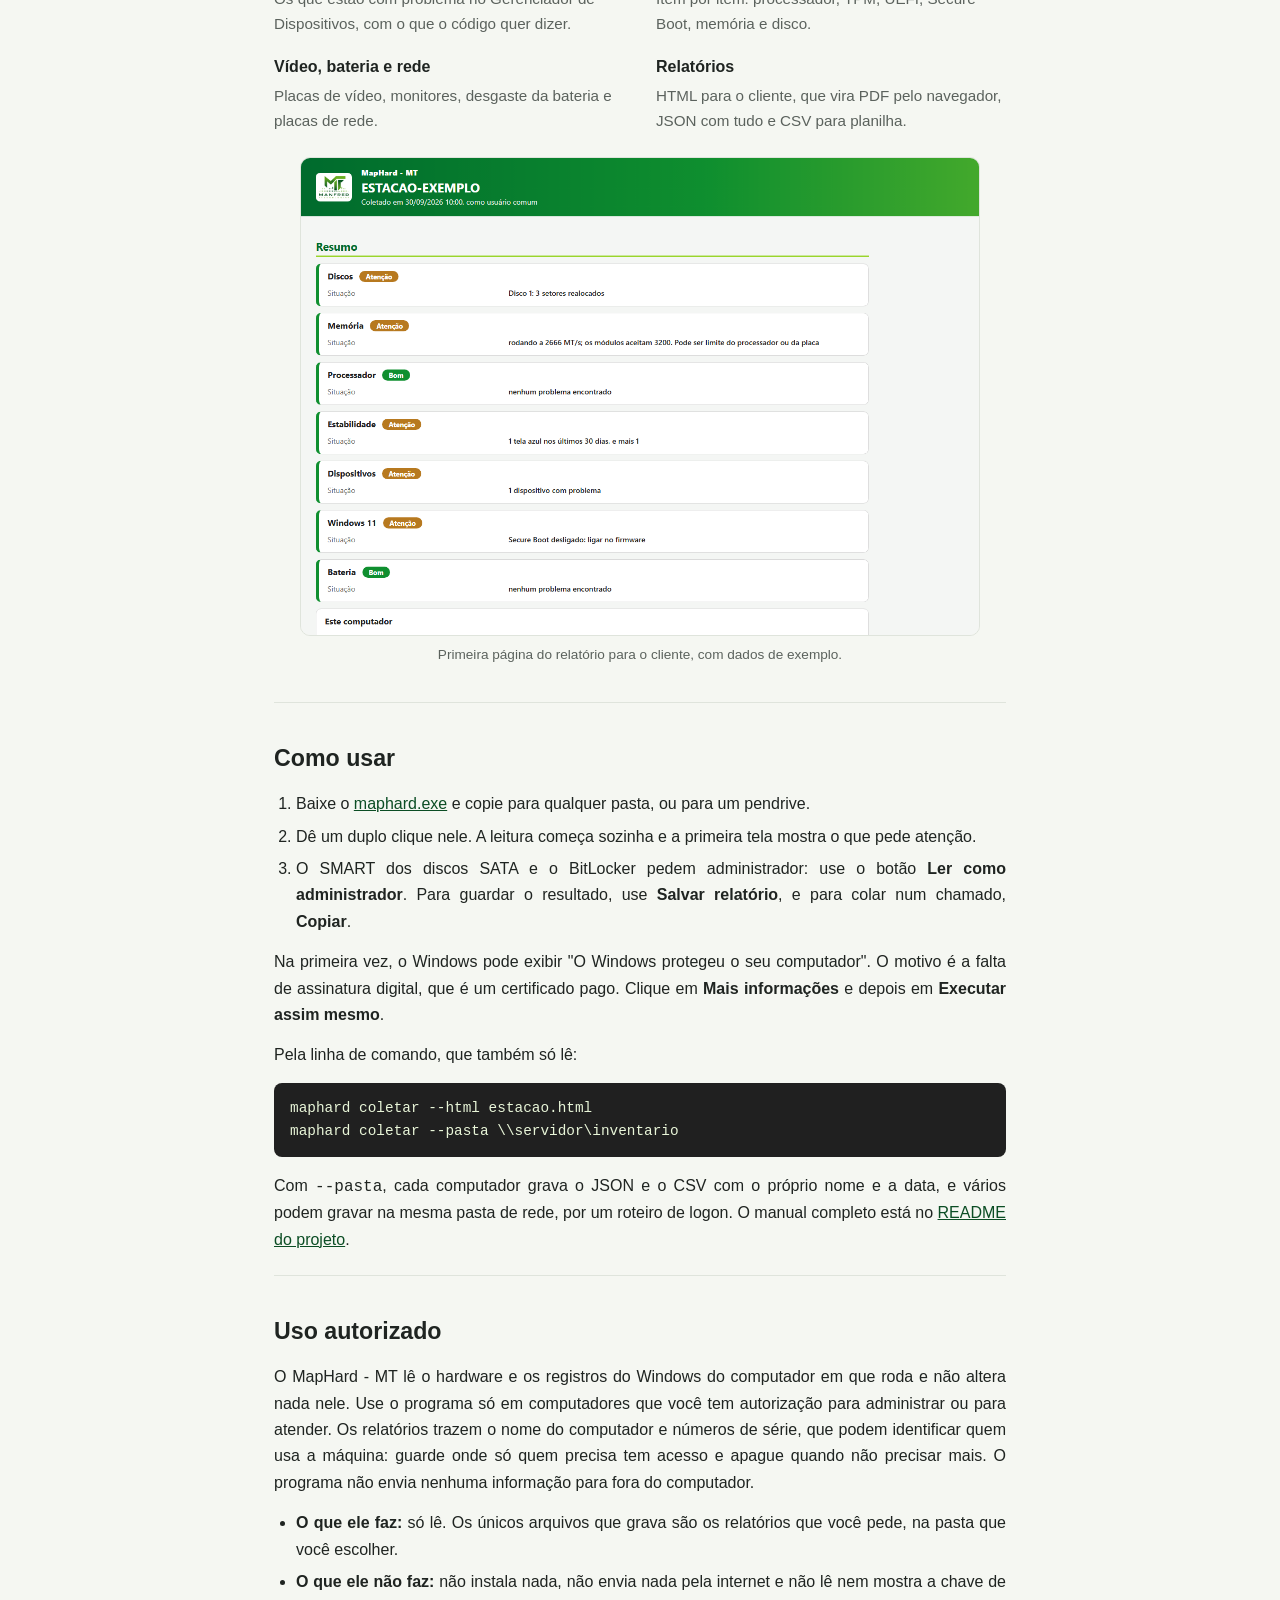
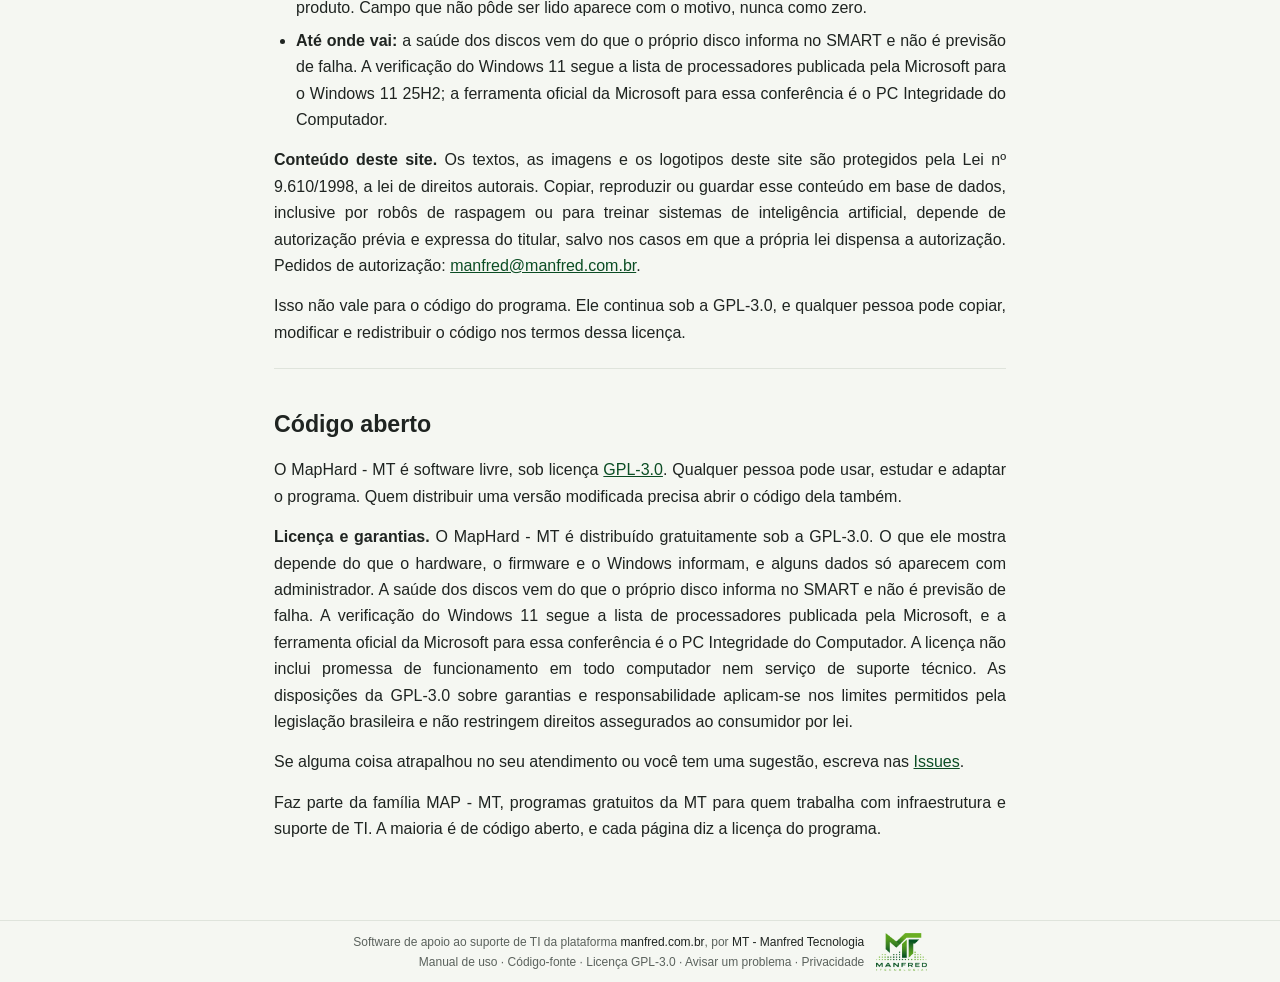
==== commit e2deaa4b: "Retira os links entre as paginas da familia MAP O Manfred corrigiu o pedido: cada pagina e so dela e" ====
--- a/public/index.html
+++ b/public/index.html
@@ -15,8 +15,6 @@
 <link rel="stylesheet" href="css/site.css">
 </head>
 <body>
-
-<p class="familia"><a href="https://manfred.com.br/produtos#familia-map">Família MAP - MT</a></p>
 
 <main>
 
@@ -107,13 +105,6 @@
         <a href="https://github.com/manfredjr/maphard/issues">Avisar um problema</a> &middot;
         <a href="privacidade.html">Privacidade</a>
       </p>
-      <p>
-        <a href="https://manfred.com.br/produtos#familia-map">Família MAP - MT</a>:
-        <a href="https://mapcache.manfred.com.br">MapCache</a> &middot;
-        <a href="https://mapdesk.manfred.com.br">MapDesk</a> &middot;
-        <a href="https://mapdisk.manfred.com.br">MapDisk</a> &middot;
-        <a href="https://mapnet.manfred.com.br">MapNet</a>
-      </p>
     </div>
     <a class="rodape__selo" href="https://www.manfred.com.br" target="_blank" rel="noopener" aria-label="MT - Manfred Tecnologia">
       <img src="imagens/mt-logo.png" alt="MT - Manfred Tecnologia" width="85" height="64" loading="lazy">
--- a/public/css/site.css
+++ b/public/css/site.css
@@ -22,9 +22,6 @@
 a { color: var(--verde-escuro); }
 
 /* Topo */
-.familia { text-align: center; padding: 8px 16px; font-size: 0.85rem; font-weight: 600; border-bottom: 1px solid var(--borda); }
-.familia a { color: var(--verde-escuro); text-decoration: none; }
-.familia a:hover { text-decoration: underline; }
 .topo { text-align: center; padding: 48px 0 32px; border-bottom: 1px solid var(--borda); }
 .topo__simbolo { width: 56px; height: 56px; margin: 0 auto 12px; }
 .topo__logo { display: block; width: 285px; max-width: 100%; height: auto; margin: 0 auto 12px; }
